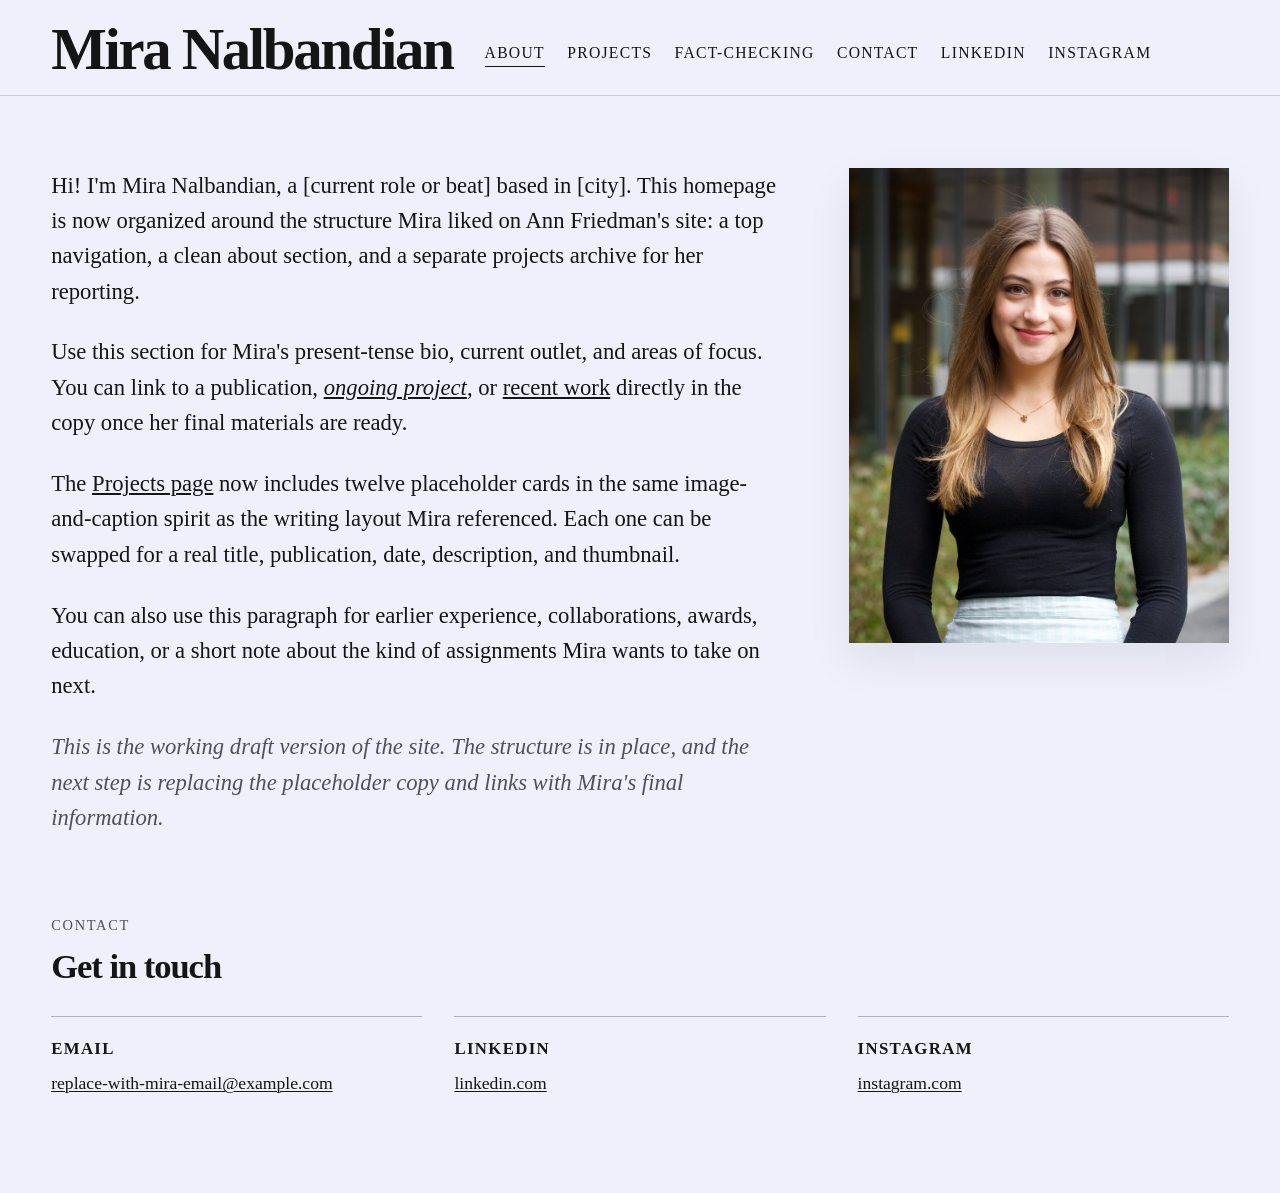
==== index.html @ 2dfe1a70 "Fold homepage greeting into bio" ====
<!doctype html>
<html lang="en">
<head>
  <meta charset="utf-8" />
  <meta name="viewport" content="width=device-width, initial-scale=1" />
  <title>Mira Nalbandian</title>
  <meta
    name="description"
    content="Personal website for Mira Nalbandian."
  />
  <link rel="stylesheet" href="/style.css?v=20260422e" />
</head>
<body class="page-home">
  <a class="skip-link" href="#main-content">Skip to content</a>
  <header class="site-header">
    <div class="site-header-inner">
      <a class="site-brand" href="/">Mira Nalbandian</a>

      <nav class="site-header-nav" aria-label="Primary">
        <a href="/" aria-current="page">About</a>
        <a href="/selected-reporting/">Projects</a>
        <a href="/selected-fact-checking/">Fact-checking</a>
        <a href="/#contact">Contact</a>
        <a href="https://www.linkedin.com/" rel="noreferrer">LinkedIn</a>
        <a href="https://www.instagram.com/" rel="noreferrer">Instagram</a>
      </nav>
    </div>
  </header>

  <main class="site-main" id="main-content">
    <div class="page-width">
      <section class="intro-section">
        <div class="about-layout">
          <article class="prose">
            <p>
              Hi! I&apos;m Mira Nalbandian, a [current role or beat] based in
              [city]. This homepage is now organized around the structure Mira
              liked on Ann Friedman&apos;s site: a top navigation, a clean about
              section, and a separate projects archive for her reporting.
            </p>

            <p>
              Use this section for Mira&apos;s present-tense bio, current outlet,
              and areas of focus. You can link to a publication,
              <em><a href="https://example.com">ongoing project</a></em>, or
              <a href="https://example.com">recent work</a> directly in the
              copy once her final materials are ready.
            </p>

            <p>
              The <a href="/selected-reporting/">Projects page</a> now includes
              twelve placeholder cards in the same image-and-caption spirit as
              the writing layout Mira referenced. Each one can be swapped for a
              real title, publication, date, description, and thumbnail.
            </p>

            <p>
              You can also use this paragraph for earlier experience,
              collaborations, awards, education, or a short note about the kind
              of assignments Mira wants to take on next.
            </p>

            <p class="about-note">
              This is the working draft version of the site. The structure is
              in place, and the next step is replacing the placeholder copy and
              links with Mira&apos;s final information.
            </p>
          </article>

          <figure class="about-portrait">
            <img
              src="/assets/mira-portrait.jpg?v=20260422d"
              alt="Portrait of Mira Nalbandian"
            />
          </figure>
        </div>
      </section>

      <section class="section-block" id="contact">
        <div class="section-intro">
          <p class="section-kicker">Contact</p>
          <h2 class="section-title">Get in touch</h2>
        </div>

        <div class="contact-grid">
          <section class="contact-card">
            <h3>Email</h3>
            <p>
              <a href="mailto:replace-with-mira-email@example.com">
                replace-with-mira-email@example.com
              </a>
            </p>
          </section>

          <section class="contact-card">
            <h3>LinkedIn</h3>
            <p><a href="https://www.linkedin.com/" rel="noreferrer">linkedin.com</a></p>
          </section>

          <section class="contact-card">
            <h3>Instagram</h3>
            <p><a href="https://www.instagram.com/" rel="noreferrer">instagram.com</a></p>
          </section>
        </div>
      </section>
    </div>
  </main>
</body>
</html>
---- style.css ----
:root {
  --background: #eff0fb;
  --background-strong: rgba(239, 240, 251, 0.96);
  --surface: #fbfbfe;
  --foreground: #151515;
  --muted: #50505b;
  --border: rgba(21, 21, 21, 0.16);
  --border-strong: rgba(21, 21, 21, 0.28);
  --shadow: 0 18px 42px rgba(24, 27, 51, 0.08);
  --page-width: 1400px;
  --content-width: 1180px;
  --font-body: Georgia, serif;
  --font-size-body: clamp(1.05rem, 0.98rem + 0.38vw, 1.35rem);
  --font-size-copy: clamp(1.1rem, 1rem + 0.52vw, 1.58rem);
  --font-size-brand: clamp(2.8rem, 4.6vw, 5.3rem);
  --font-size-heading: clamp(2.7rem, 4.2vw, 4.8rem);
  --font-size-section: clamp(2rem, 2.7vw, 3.1rem);
}

*,
*::before,
*::after {
  box-sizing: border-box;
}

html {
  scroll-behavior: smooth;
}

body {
  margin: 0;
  background: var(--background);
  color: var(--foreground);
  font-family: var(--font-body);
  font-size: var(--font-size-body);
  line-height: 1.45;
}

a {
  color: inherit;
  text-decoration-line: underline;
  text-decoration-thickness: 0.07em;
  text-underline-offset: 0.11em;
}

a:hover {
  text-decoration: none;
}

img {
  display: block;
  max-width: 100%;
  height: auto;
}

.skip-link {
  border: 0;
  clip-path: inset(50%);
  height: 1px;
  margin: -1px;
  overflow: hidden;
  padding: 0;
  position: absolute;
  width: 1px;
  word-wrap: normal;
  word-break: normal;
}

.skip-link:focus {
  clip-path: none;
  left: 5px;
  top: 5px;
  width: auto;
  height: auto;
  padding: 15px 23px 14px;
  background: #eeeeee;
  color: #444444;
  z-index: 100000;
}

.site-header {
  position: sticky;
  top: 0;
  z-index: 40;
  background: var(--background-strong);
  border-bottom: 1px solid var(--border);
  backdrop-filter: blur(10px);
}

.site-header-inner {
  max-width: var(--page-width);
  margin: 0 auto;
  padding: 1.35rem clamp(1rem, 4vw, 4rem) 1.1rem;
  display: flex;
  flex-wrap: wrap;
  align-items: flex-end;
  gap: 1rem 2rem;
}

.site-brand {
  color: inherit;
  font-size: var(--font-size-brand);
  font-weight: 700;
  line-height: 0.94;
  letter-spacing: -0.04em;
  text-decoration: none;
  white-space: nowrap;
}

.site-header-nav {
  display: flex;
  flex-wrap: wrap;
  align-items: center;
  gap: 0.75rem 1.4rem;
  padding-bottom: 0.65rem;
}

.site-header-nav a {
  display: inline-block;
  padding-bottom: 0.2rem;
  border-bottom: 1px solid transparent;
  color: inherit;
  text-decoration: none;
  text-transform: uppercase;
  letter-spacing: 0.08em;
  font-size: 0.98rem;
  line-height: 1.2;
}

.site-header-nav a:hover,
.site-header-nav a[aria-current="page"] {
  border-bottom-color: currentColor;
}

.site-main {
  padding: 4rem clamp(1rem, 4vw, 4rem) 6rem;
}

.page-width {
  max-width: var(--content-width);
  margin: 0 auto;
}

.intro-section {
  padding-top: 0.5rem;
}

.about-layout {
  display: grid;
  grid-template-columns: minmax(0, 1.15fr) minmax(280px, 380px);
  gap: 3.5rem 4rem;
  align-items: start;
}

.prose p {
  margin: 0 0 1.6rem;
  font-size: var(--font-size-copy);
  line-height: 1.56;
}

.prose p:last-child {
  margin-bottom: 0;
}

.about-note {
  color: var(--muted);
  font-style: italic;
}

.about-portrait {
  margin: 0;
}

.about-portrait img {
  width: 100%;
  aspect-ratio: 4 / 5;
  object-fit: cover;
  box-shadow: var(--shadow);
}

.section-block {
  margin-top: 5rem;
}

.section-intro {
  margin-bottom: 2rem;
}

.section-intro--split {
  display: grid;
  grid-template-columns: minmax(0, 1fr) minmax(280px, 34rem);
  gap: 1rem 2rem;
  align-items: end;
}

.section-kicker {
  margin: 0 0 0.85rem;
  color: var(--muted);
  text-transform: uppercase;
  letter-spacing: 0.12em;
  font-size: 0.9rem;
}

.section-title {
  margin: 0;
  font-size: var(--font-size-section);
  line-height: 0.98;
  font-weight: 700;
  letter-spacing: -0.03em;
}

.section-lede {
  margin: 0;
  color: var(--muted);
  font-size: 1.15rem;
  line-height: 1.6;
}

.contact-grid {
  display: grid;
  grid-template-columns: repeat(3, minmax(0, 1fr));
  gap: 1.5rem 2rem;
}

.contact-card {
  padding-top: 1.25rem;
  border-top: 1px solid var(--border-strong);
}

.contact-card h3 {
  margin: 0 0 0.5rem;
  font-size: 1.05rem;
  text-transform: uppercase;
  letter-spacing: 0.08em;
}

.contact-card p {
  margin: 0;
  font-size: 1.1rem;
  line-height: 1.6;
}

.projects-section {
  padding-top: 0.5rem;
}

.project-grid {
  display: grid;
  grid-template-columns: repeat(3, minmax(0, 1fr));
  gap: 2.75rem 1.8rem;
}

.project-card {
  display: block;
  color: inherit;
  text-decoration: none;
}

.project-card-media {
  position: relative;
  overflow: hidden;
  aspect-ratio: 4 / 5;
  background: linear-gradient(155deg, #ddd9f4 0%, #f0eff9 55%, #d5d8eb 100%);
  border: 1px solid var(--border);
  box-shadow: var(--shadow);
  padding: 1rem;
  display: flex;
  align-items: flex-end;
  transition: transform 140ms ease;
}

.project-card-media::before {
  content: "";
  position: absolute;
  top: 10%;
  right: 12%;
  width: 28%;
  aspect-ratio: 1;
  border-radius: 999px;
  border: 1px solid rgba(21, 21, 21, 0.14);
}

.project-card-media::after {
  content: "";
  position: absolute;
  left: 12%;
  right: -12%;
  bottom: -18%;
  height: 48%;
  border-radius: 50%;
  background: rgba(255, 255, 255, 0.35);
  transform: rotate(-8deg);
}

.project-card:nth-child(4n + 2) .project-card-media {
  background: linear-gradient(155deg, #e9d7d5 0%, #f7eeea 55%, #d9cbc6 100%);
}

.project-card:nth-child(4n + 3) .project-card-media {
  background: linear-gradient(155deg, #d8e4df 0%, #eef5f0 55%, #d5ddd7 100%);
}

.project-card:nth-child(4n + 4) .project-card-media {
  background: linear-gradient(155deg, #e5ddcf 0%, #f7f2e8 55%, #ddd2bf 100%);
}

.project-card-index {
  position: relative;
  z-index: 1;
  display: inline-block;
  padding: 0.45rem 0.65rem;
  background: rgba(255, 255, 255, 0.76);
  border: 1px solid rgba(21, 21, 21, 0.12);
  font-size: 0.88rem;
  letter-spacing: 0.08em;
  text-transform: uppercase;
}

.project-card-body {
  padding-top: 1rem;
}

.project-card-type,
.project-card-publication {
  margin: 0;
  color: var(--muted);
  font-size: 0.98rem;
  text-transform: uppercase;
  letter-spacing: 0.08em;
}

.project-card-title {
  margin: 0.4rem 0 0.55rem;
  font-size: 1.6rem;
  line-height: 1.1;
}

.project-card-summary {
  margin: 0;
  font-size: 1.08rem;
  line-height: 1.55;
}

.project-card:hover .project-card-title {
  text-decoration-line: underline;
  text-decoration-thickness: 0.07em;
  text-underline-offset: 0.11em;
}

.project-card:hover .project-card-media {
  transform: translateY(-2px);
}

.listing-grid {
  display: grid;
  grid-template-columns: repeat(2, minmax(0, 1fr));
  gap: 2rem 3rem;
}

.list-group {
  padding-top: 1.25rem;
  border-top: 1px solid var(--border-strong);
}

.list-group h2 {
  margin: 0 0 1rem;
  font-size: 1.5rem;
  line-height: 1.1;
}

.entry-list p {
  margin: 0 0 1rem;
  font-size: 1.15rem;
  line-height: 1.55;
}

.entry-list p:last-child {
  margin-bottom: 0;
}

.footer-note {
  margin-top: 3rem;
  color: var(--muted);
  font-style: italic;
}

@media (prefers-reduced-motion: reduce) {
  html {
    scroll-behavior: auto;
  }

  .project-card-media {
    transition: none;
  }
}

@media (max-width: 1100px) {
  .project-grid {
    grid-template-columns: repeat(2, minmax(0, 1fr));
  }
}

@media (max-width: 900px) {
  .site-header-inner {
    align-items: flex-start;
  }

  .site-header-nav {
    padding-bottom: 0;
  }

  .about-layout,
  .section-intro--split,
  .listing-grid,
  .contact-grid {
    grid-template-columns: 1fr;
  }

  .about-layout {
    gap: 2.25rem;
  }
}

@media (max-width: 640px) {
  .site-main {
    padding-top: 2.5rem;
    padding-bottom: 4rem;
  }

  .project-grid {
    grid-template-columns: 1fr;
  }

  .project-card-title {
    font-size: 1.45rem;
  }
}
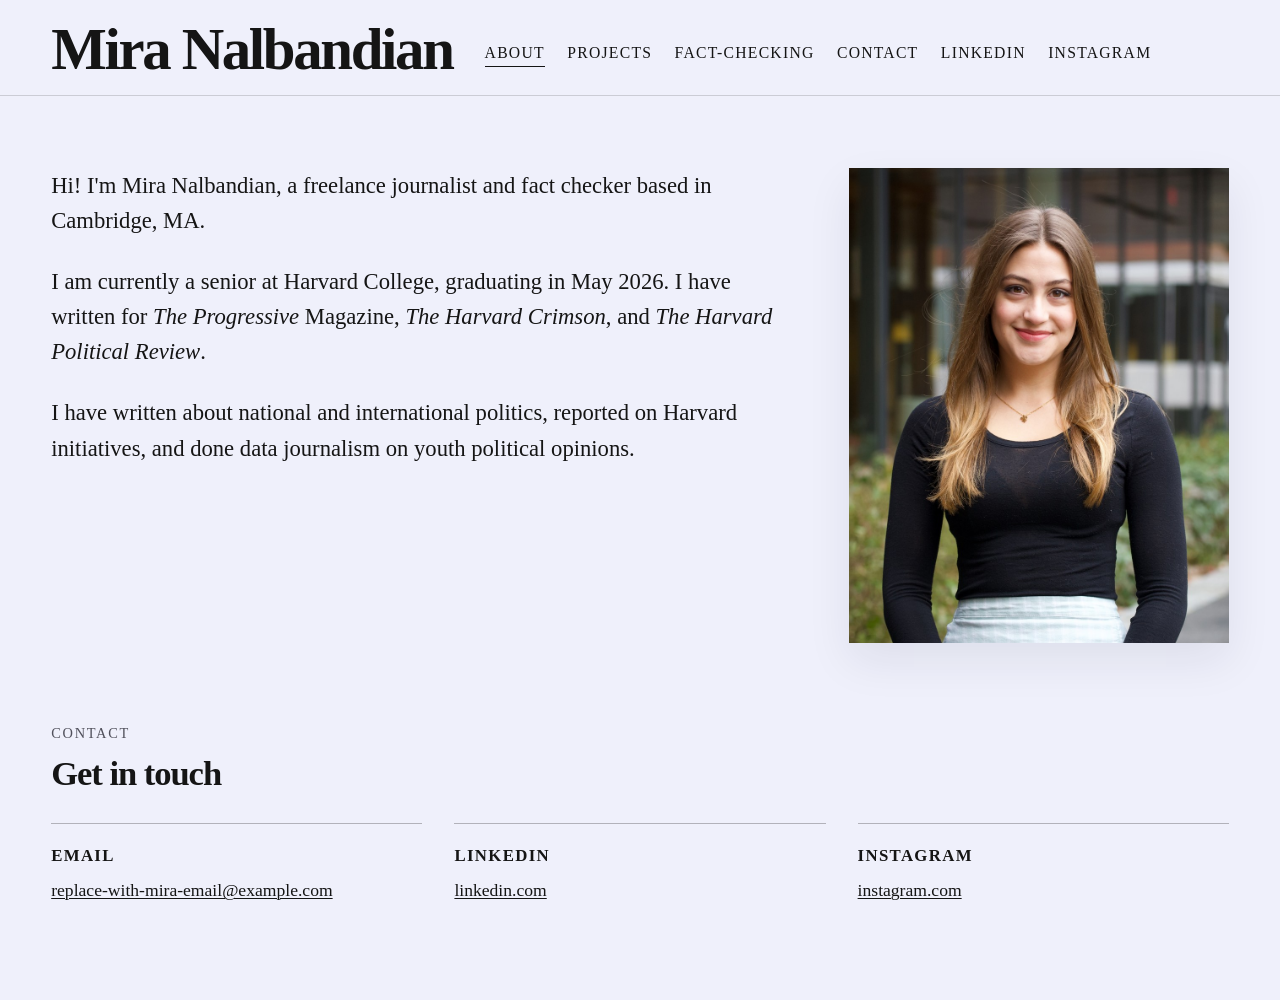
==== commit b0f86eb5: "added info" ====
--- a/index.html
+++ b/index.html
@@ -33,38 +33,20 @@
         <div class="about-layout">
           <article class="prose">
             <p>
-              Hi! I&apos;m Mira Nalbandian, a [current role or beat] based in
-              [city]. This homepage is now organized around the structure Mira
-              liked on Ann Friedman&apos;s site: a top navigation, a clean about
-              section, and a separate projects archive for her reporting.
+              Hi! I&apos;m Mira Nalbandian, a freelance journalist and fact checker based in
+              Cambridge, MA. 
             </p>
 
             <p>
-              Use this section for Mira&apos;s present-tense bio, current outlet,
-              and areas of focus. You can link to a publication,
-              <em><a href="https://example.com">ongoing project</a></em>, or
-              <a href="https://example.com">recent work</a> directly in the
-              copy once her final materials are ready.
+              I am currently a senior at Harvard College, graduating in May 2026. I have written
+              for <em>The Progressive</em> Magazine, <em>The Harvard Crimson</em>, and <em>The Harvard Political Review</em>.
             </p>
 
             <p>
-              The <a href="/selected-reporting/">Projects page</a> now includes
-              twelve placeholder cards in the same image-and-caption spirit as
-              the writing layout Mira referenced. Each one can be swapped for a
-              real title, publication, date, description, and thumbnail.
+              I have written about national and international politics, reported on Harvard initiatives,
+              and done data journalism on youth political opinions.
             </p>
 
-            <p>
-              You can also use this paragraph for earlier experience,
-              collaborations, awards, education, or a short note about the kind
-              of assignments Mira wants to take on next.
-            </p>
-
-            <p class="about-note">
-              This is the working draft version of the site. The structure is
-              in place, and the next step is replacing the placeholder copy and
-              links with Mira&apos;s final information.
-            </p>
           </article>
 
           <figure class="about-portrait">
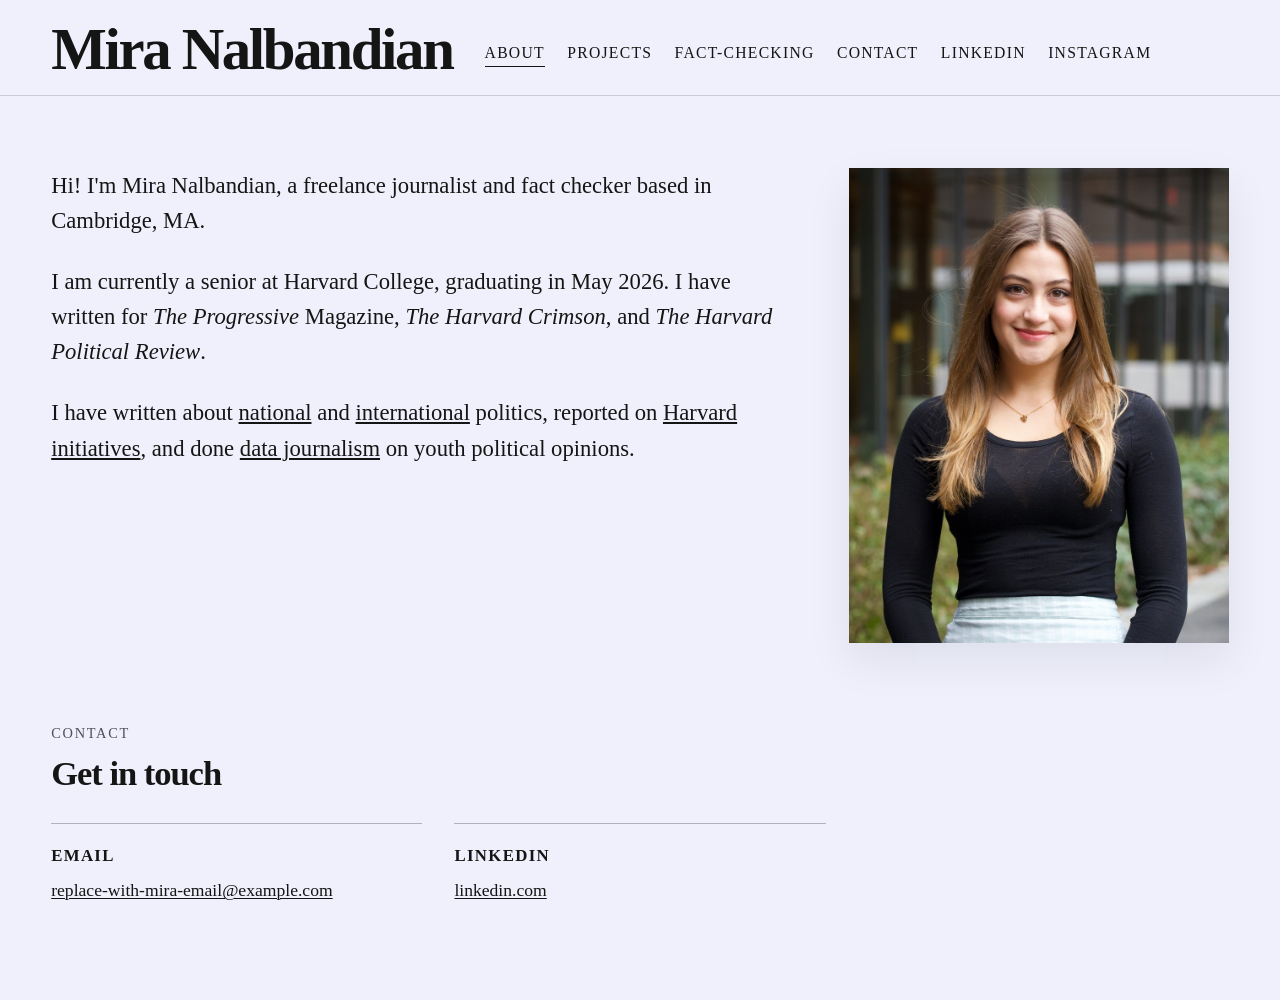
==== commit 9ff7ab7a: "links" ====
--- a/index.html
+++ b/index.html
@@ -43,8 +43,8 @@
             </p>
 
             <p>
-              I have written about national and international politics, reported on Harvard initiatives,
-              and done data journalism on youth political opinions.
+              I have written about <a href="https://www.youtube.com/watch?v=dQw4w9WgXcQ">national</a> and <a href="https://www.youtube.com/watch?v=dQw4w9WgXcQ">international</a> politics, reported on <a href="https://www.youtube.com/watch?v=dQw4w9WgXcQ">Harvard initiatives</a>,
+              and done <a href="https://www.youtube.com/watch?v=dQw4w9WgXcQ">data journalism</a> on youth political opinions.
             </p>
 
           </article>
@@ -76,12 +76,7 @@
 
           <section class="contact-card">
             <h3>LinkedIn</h3>
-            <p><a href="https://www.linkedin.com/" rel="noreferrer">linkedin.com</a></p>
-          </section>
-
-          <section class="contact-card">
-            <h3>Instagram</h3>
-            <p><a href="https://www.instagram.com/" rel="noreferrer">instagram.com</a></p>
+            <p><a href="https://www.linkedin.com/in/mira-nalbandian-a75a6a229/" rel="noreferrer">linkedin.com</a></p>
           </section>
         </div>
       </section>
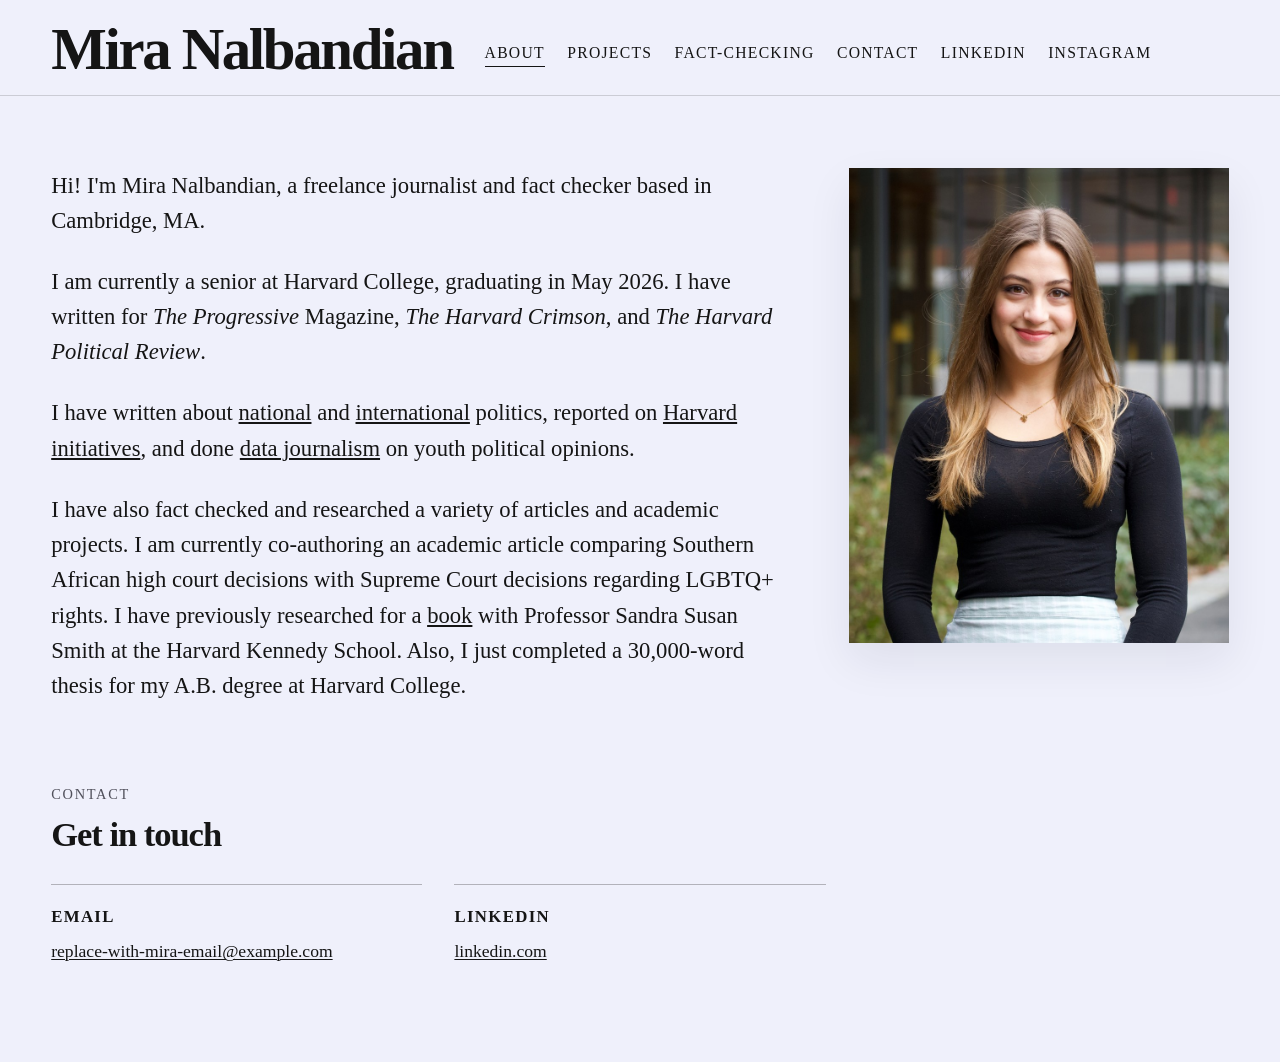
==== commit 43dc054b: "links" ====
--- a/index.html
+++ b/index.html
@@ -43,9 +43,16 @@
             </p>
 
             <p>
-              I have written about <a href="https://www.youtube.com/watch?v=dQw4w9WgXcQ">national</a> and <a href="https://www.youtube.com/watch?v=dQw4w9WgXcQ">international</a> politics, reported on <a href="https://www.youtube.com/watch?v=dQw4w9WgXcQ">Harvard initiatives</a>,
-              and done <a href="https://www.youtube.com/watch?v=dQw4w9WgXcQ">data journalism</a> on youth political opinions.
+              I have written about <a href="https://progressive.org/latest/using-race-as-reasonable-suspicion-nalbandian-20251117/">national</a> and <a href="https://theharvardpoliticalreview.com/britain-party-switch/">international</a> politics, reported on <a href="https://www.thecrimson.com/article/2025/11/12/hoover-institution-harvard/">Harvard initiatives</a>,
+              and done <a href="https://theharvardpoliticalreview.com/shared-goals-divided-politics/">data journalism</a> on youth political opinions.
             </p>
+
+            <p>
+              I have also fact checked and researched a variety of articles and academic projects. 
+              I am currently co-authoring an academic article comparing Southern African high court decisions
+              with Supreme Court decisions regarding LGBTQ+ rights. I have previously researched for a <a href="https://www.hks.harvard.edu/centers/wiener/programs/criminaljustice/projects/pretrial-detention">book</a>
+              with Professor Sandra Susan Smith at the Harvard Kennedy School. Also, I just completed a 
+              30,000-word thesis for my A.B. degree at Harvard College.
 
           </article>
 
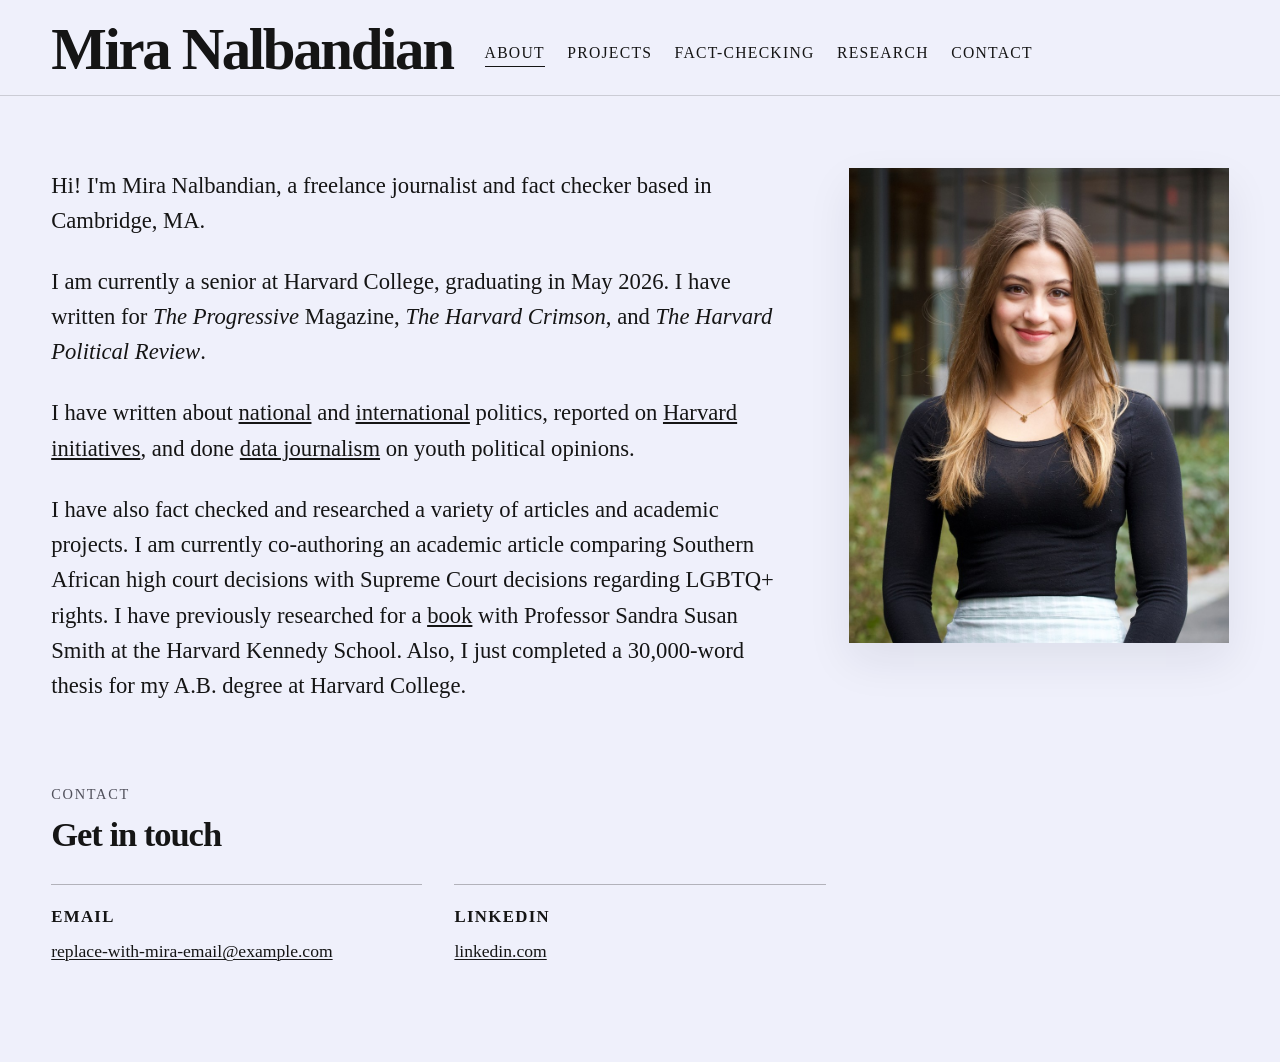
==== commit eaa58dd2: "Update navigation with research link" ====
--- a/index.html
+++ b/index.html
@@ -20,9 +20,8 @@
         <a href="/" aria-current="page">About</a>
         <a href="/selected-reporting/">Projects</a>
         <a href="/selected-fact-checking/">Fact-checking</a>
+        <a href="/research/">Research</a>
         <a href="/#contact">Contact</a>
-        <a href="https://www.linkedin.com/" rel="noreferrer">LinkedIn</a>
-        <a href="https://www.instagram.com/" rel="noreferrer">Instagram</a>
       </nav>
     </div>
   </header>
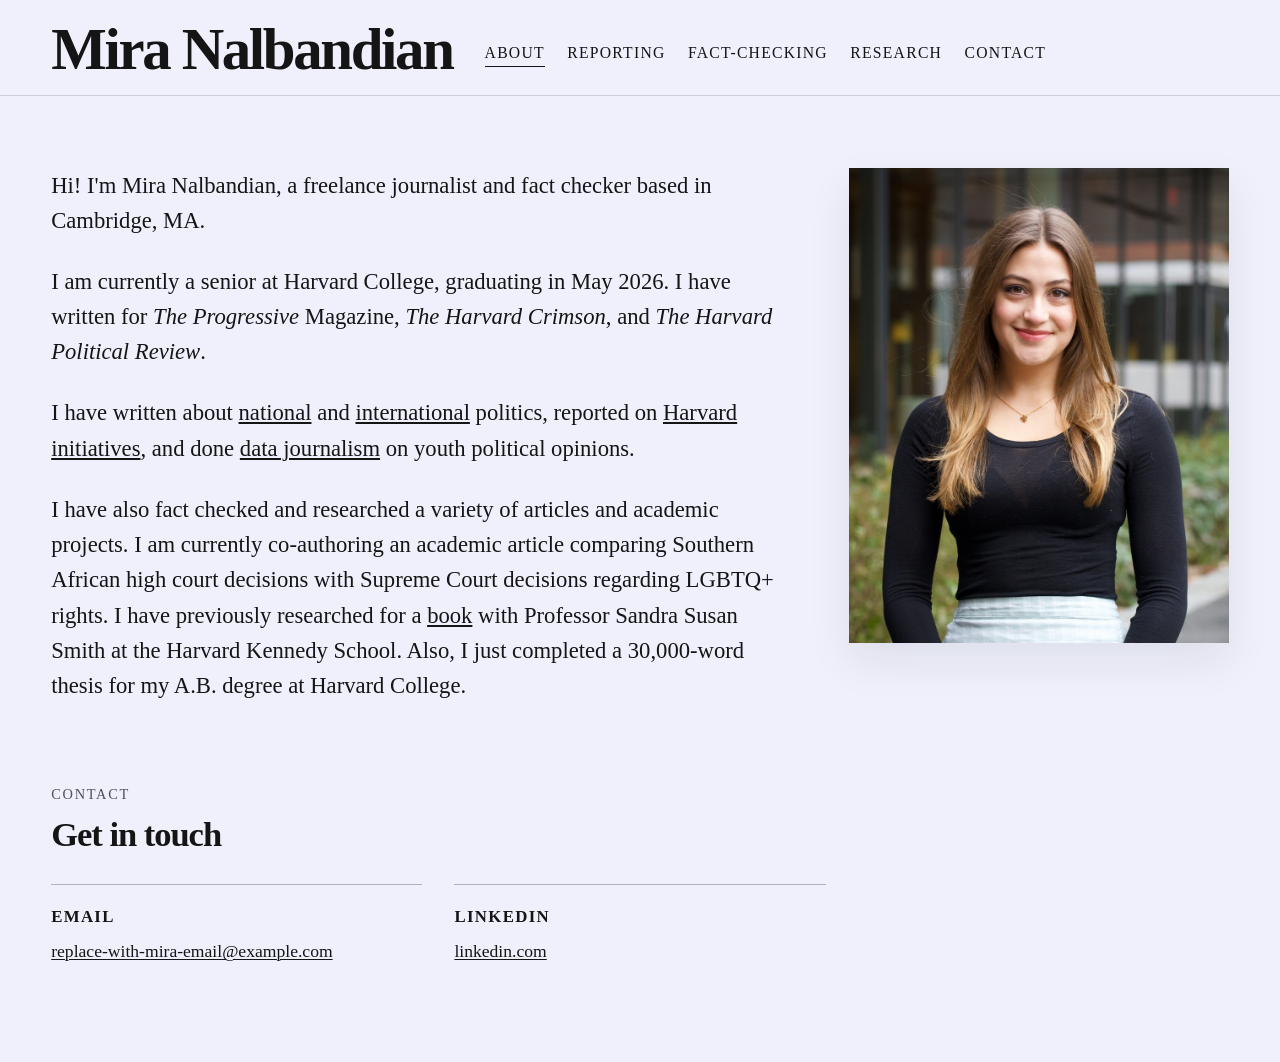
==== commit c598d57f: "Rename projects navigation to reporting" ====
--- a/index.html
+++ b/index.html
@@ -18,7 +18,7 @@
 
       <nav class="site-header-nav" aria-label="Primary">
         <a href="/" aria-current="page">About</a>
-        <a href="/selected-reporting/">Projects</a>
+        <a href="/selected-reporting/">Reporting</a>
         <a href="/selected-fact-checking/">Fact-checking</a>
         <a href="/research/">Research</a>
         <a href="/#contact">Contact</a>
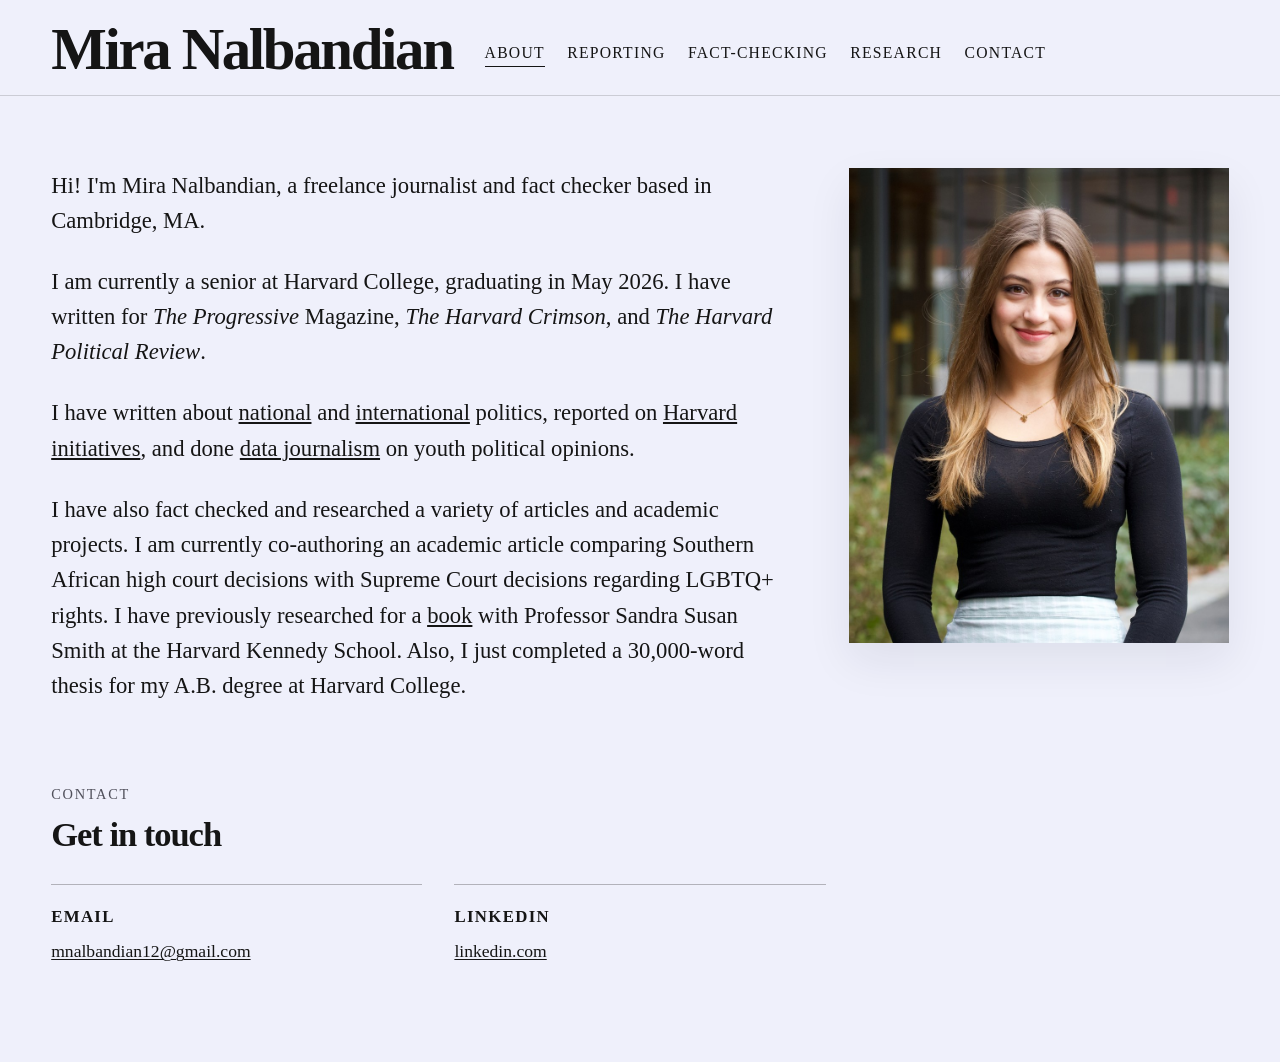
==== commit 61aae2f6: "email" ====
--- a/index.html
+++ b/index.html
@@ -74,8 +74,8 @@
           <section class="contact-card">
             <h3>Email</h3>
             <p>
-              <a href="mailto:replace-with-mira-email@example.com">
-                replace-with-mira-email@example.com
+              <a href="mailto:mnalbandian12@gmail.com">
+                mnalbandian12@gmail.com
               </a>
             </p>
           </section>
